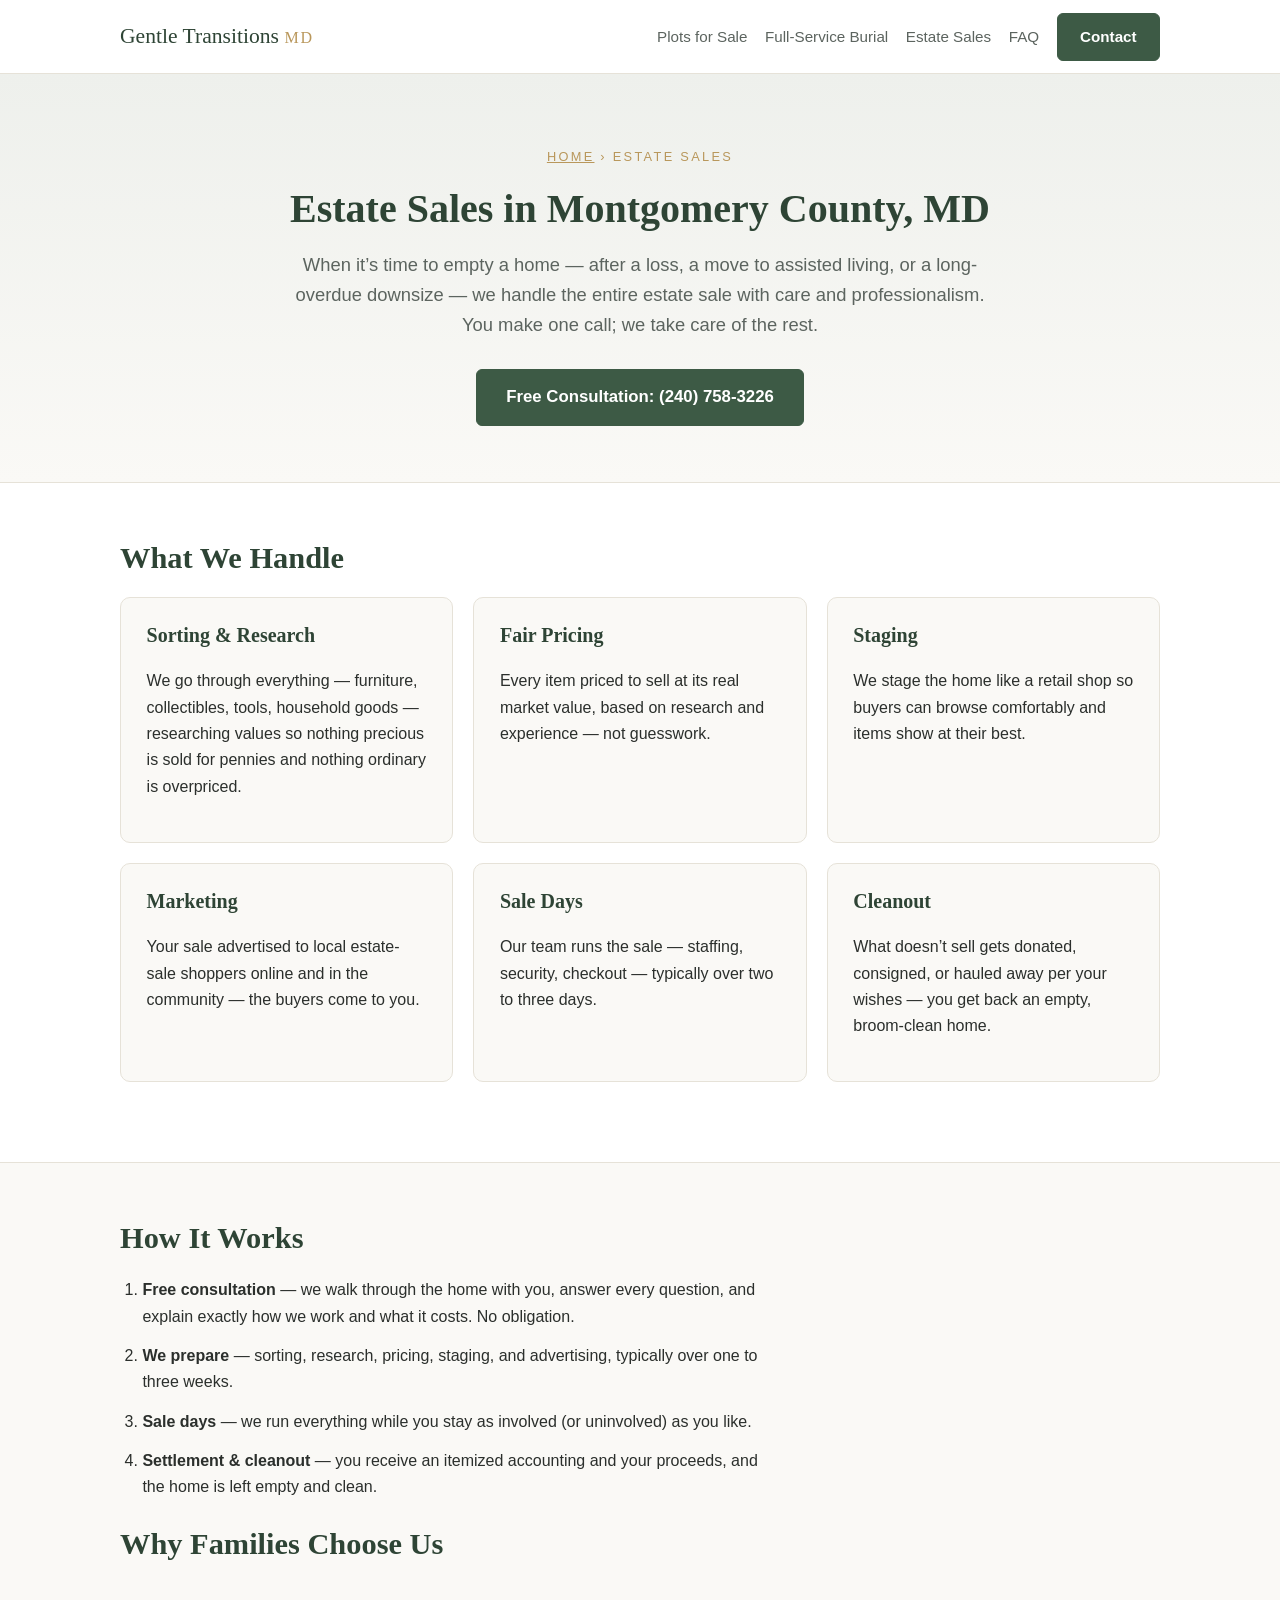
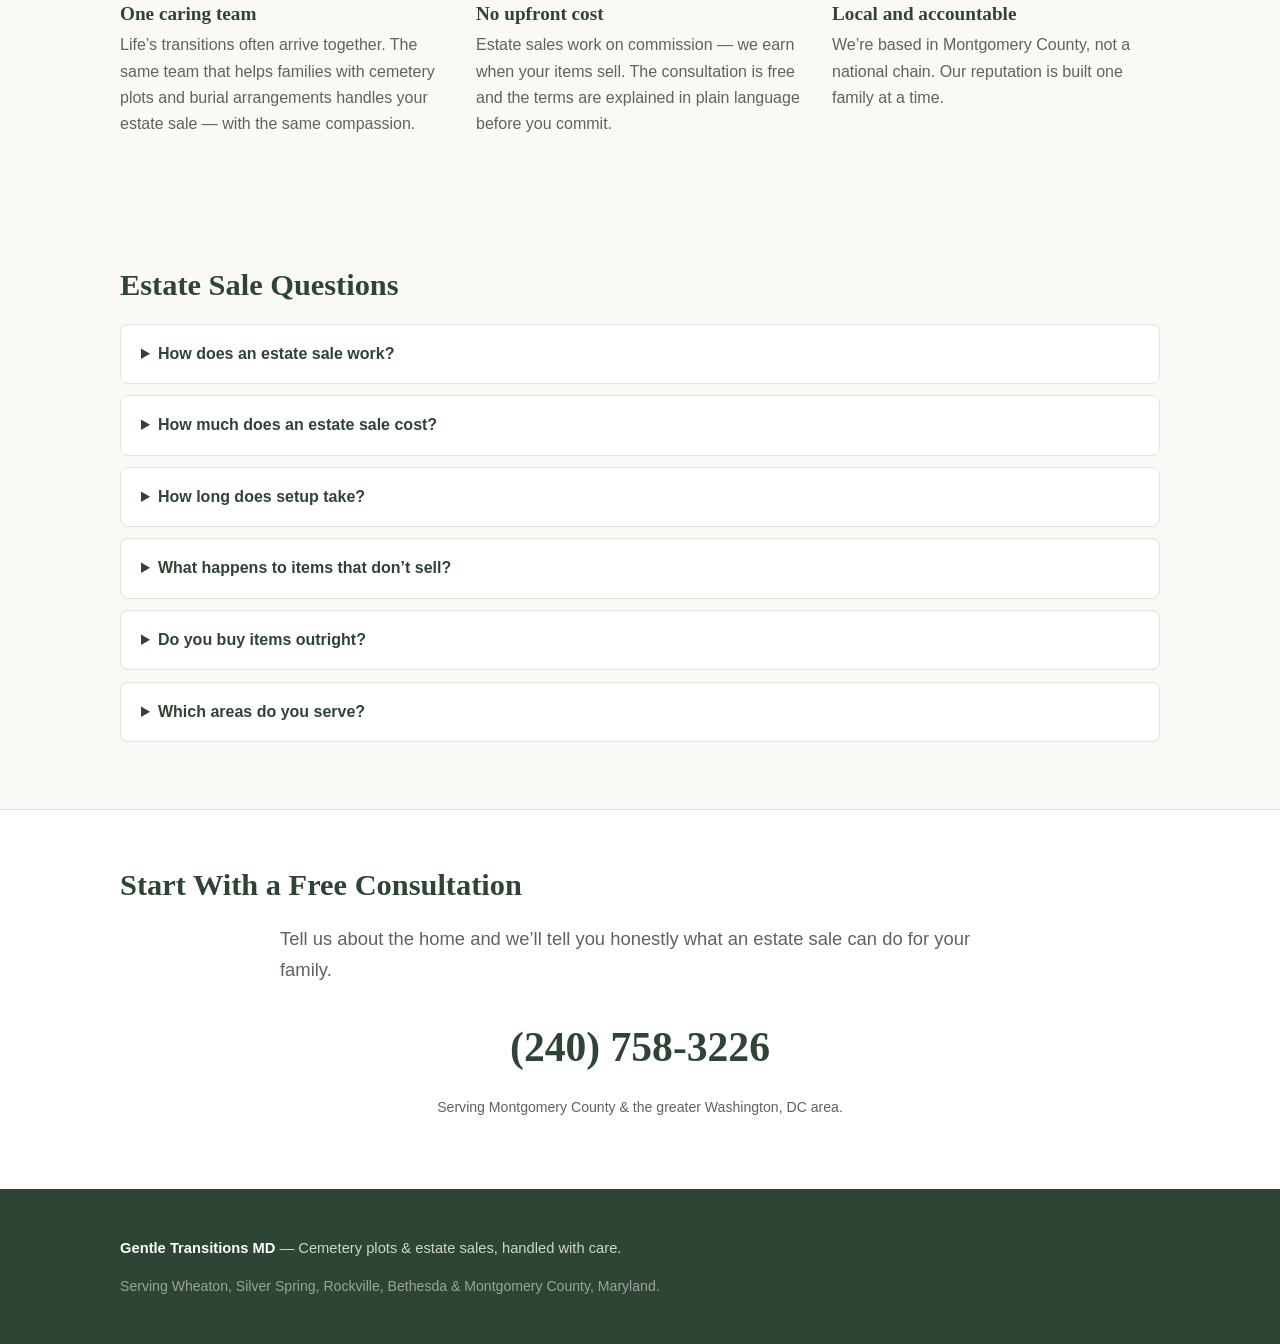
==== estate-sales.html @ d096e5c3 "Add estate-sales.html" ====
<!DOCTYPE html>
<html lang="en">
<head>
<meta charset="UTF-8">
<meta name="viewport" content="width=device-width, initial-scale=1.0">
<title>Estate Sales in Montgomery County, MD | Gentle Transitions MD</title>
<meta name="description" content="Compassionate, professionally managed estate sales in Montgomery County, MD — from a single home cleanout to a full multi-day sale. Free consultation: (240) 758-3226.">
<link rel="canonical" href="https://gentletransitionsmd.com/estate-sales.html">
<meta property="og:title" content="Estate Sales in Montgomery County, MD | Gentle Transitions MD">
<meta property="og:description" content="Professionally managed estate sales — sorting, pricing, staging, marketing, sale days, and cleanout. One caring team handles it all.">
<meta property="og:type" content="website">
<link rel="stylesheet" href="/styles.css">
<link rel="icon" href="data:image/svg+xml,<svg xmlns='http://www.w3.org/2000/svg' viewBox='0 0 100 100'><text y='.9em' font-size='90'>🕊</text></svg>">
<script type="application/ld+json">
{
  "@context": "https://schema.org",
  "@type": "Service",
  "name": "Estate Sale Services — Montgomery County, MD",
  "provider": {"@type": "LocalBusiness", "name": "Gentle Transitions MD", "telephone": "+12407583226", "areaServed": "Montgomery County, Maryland"},
  "areaServed": "Montgomery County, Maryland",
  "description": "Professionally managed estate sales: consultation, sorting, pricing, staging, marketing, multi-day sales, and cleanout."
}
</script>
<script type="application/ld+json">
{
  "@context": "https://schema.org",
  "@type": "FAQPage",
  "mainEntity": [
    {"@type": "Question", "name": "How does an estate sale work?",
     "acceptedAnswer": {"@type": "Answer", "text": "We start with a free consultation at the home, then handle everything: sorting and researching items, fair pricing, staging the home, advertising the sale, running the sale days, and final cleanout of what remains."}},
    {"@type": "Question", "name": "How much does an estate sale cost?",
     "acceptedAnswer": {"@type": "Answer", "text": "Estate sale companies typically work on commission — a percentage of total sales. Call (240) 758-3226 for a free consultation and a clear explanation of terms before you commit to anything."}},
    {"@type": "Question", "name": "How long does it take to set up an estate sale?",
     "acceptedAnswer": {"@type": "Answer", "text": "Most sales take one to three weeks of preparation depending on the size of the home and the volume of items. If you're on a tight timeline, call us — we can often move faster."}},
    {"@type": "Question", "name": "What happens to items that don't sell?",
     "acceptedAnswer": {"@type": "Answer", "text": "We discuss this with you up front. Options include donation (with receipts for your taxes), consignment, or cleanout and haul-away — your choice."}},
    {"@type": "Question", "name": "Do you buy items outright instead of running a sale?",
     "acceptedAnswer": {"@type": "Answer", "text": "In some cases, yes — for select items or entire small estates we can make a direct cash offer. Ask during your free consultation."}},
    {"@type": "Question", "name": "Which areas do you serve?",
     "acceptedAnswer": {"@type": "Answer", "text": "Montgomery County, Maryland — including Wheaton, Silver Spring, Rockville, Bethesda, Takoma Park, Kensington, Chevy Chase, and Olney — plus the greater Washington, DC area."}}
  ]
}
</script>
</head>
<body>
<header class="site-header">
  <div class="wrap">
    <a class="brand" href="/">Gentle Transitions <span>MD</span></a>
    <nav>
      <a href="/#plots">Plots for Sale</a>
      <a href="/full-service-burial.html">Full-Service Burial</a>
      <a href="/estate-sales.html">Estate Sales</a>
      <a href="/#faq">FAQ</a>
      <a href="/#contact" class="btn">Contact</a>
    </nav>
  </div>
</header>

<main>
<section class="hero">
  <div class="wrap">
    <p class="kicker"><a href="/">Home</a> &rsaquo; Estate Sales</p>
    <h1>Estate Sales in Montgomery County, MD</h1>
    <p class="lede">When it&rsquo;s time to empty a home &mdash; after a loss, a move to assisted living, or a long-overdue downsize &mdash; we handle the entire estate sale with care and professionalism. You make one call; we take care of the rest.</p>
    <div class="hero-cta">
      <a class="btn btn-large" href="tel:+12407583226">Free Consultation: (240) 758-3226</a>
    </div>
  </div>
</section>

<section class="listing">
  <div class="wrap">
    <h2>What We Handle</h2>
    <div class="cards">
      <div class="card">
        <h3>Sorting &amp; Research</h3>
        <p>We go through everything &mdash; furniture, collectibles, tools, household goods &mdash; researching values so nothing precious is sold for pennies and nothing ordinary is overpriced.</p>
      </div>
      <div class="card">
        <h3>Fair Pricing</h3>
        <p>Every item priced to sell at its real market value, based on research and experience &mdash; not guesswork.</p>
      </div>
      <div class="card">
        <h3>Staging</h3>
        <p>We stage the home like a retail shop so buyers can browse comfortably and items show at their best.</p>
      </div>
      <div class="card">
        <h3>Marketing</h3>
        <p>Your sale advertised to local estate-sale shoppers online and in the community &mdash; the buyers come to you.</p>
      </div>
      <div class="card">
        <h3>Sale Days</h3>
        <p>Our team runs the sale &mdash; staffing, security, checkout &mdash; typically over two to three days.</p>
      </div>
      <div class="card">
        <h3>Cleanout</h3>
        <p>What doesn&rsquo;t sell gets donated, consigned, or hauled away per your wishes &mdash; you get back an empty, broom-clean home.</p>
      </div>
    </div>
  </div>
</section>

<section class="why">
  <div class="wrap">
    <h2>How It Works</h2>
    <ol class="steps">
      <li><strong>Free consultation</strong> &mdash; we walk through the home with you, answer every question, and explain exactly how we work and what it costs. No obligation.</li>
      <li><strong>We prepare</strong> &mdash; sorting, research, pricing, staging, and advertising, typically over one to three weeks.</li>
      <li><strong>Sale days</strong> &mdash; we run everything while you stay as involved (or uninvolved) as you like.</li>
      <li><strong>Settlement &amp; cleanout</strong> &mdash; you receive an itemized accounting and your proceeds, and the home is left empty and clean.</li>
    </ol>
    <h2>Why Families Choose Us</h2>
    <div class="cols">
      <div>
        <h3>One caring team</h3>
        <p>Life&rsquo;s transitions often arrive together. The same team that helps families with cemetery plots and burial arrangements handles your estate sale &mdash; with the same compassion.</p>
      </div>
      <div>
        <h3>No upfront cost</h3>
        <p>Estate sales work on commission &mdash; we earn when your items sell. The consultation is free and the terms are explained in plain language before you commit.</p>
      </div>
      <div>
        <h3>Local and accountable</h3>
        <p>We&rsquo;re based in Montgomery County, not a national chain. Our reputation is built one family at a time.</p>
      </div>
    </div>
  </div>
</section>

<section class="faq">
  <div class="wrap">
    <h2>Estate Sale Questions</h2>
    <details>
      <summary>How does an estate sale work?</summary>
      <p>We start with a free consultation at the home, then handle everything: sorting and researching items, fair pricing, staging, advertising, running the sale days, and final cleanout of what remains.</p>
    </details>
    <details>
      <summary>How much does an estate sale cost?</summary>
      <p>Estate sale companies typically work on commission &mdash; a percentage of total sales. Call <a href="tel:+12407583226">(240) 758-3226</a> for a free consultation and a clear explanation of terms before you commit to anything.</p>
    </details>
    <details>
      <summary>How long does setup take?</summary>
      <p>Most sales take one to three weeks of preparation depending on the home&rsquo;s size and volume. On a tight timeline? Call us &mdash; we can often move faster.</p>
    </details>
    <details>
      <summary>What happens to items that don&rsquo;t sell?</summary>
      <p>We discuss this with you up front: donation (with tax receipts), consignment, or cleanout and haul-away &mdash; your choice.</p>
    </details>
    <details>
      <summary>Do you buy items outright?</summary>
      <p>In some cases, yes &mdash; for select items or entire small estates we can make a direct cash offer. Ask during your free consultation.</p>
    </details>
    <details>
      <summary>Which areas do you serve?</summary>
      <p>Montgomery County, Maryland &mdash; Wheaton, Silver Spring, Rockville, Bethesda, Takoma Park, Kensington, Chevy Chase, Olney &mdash; plus the greater Washington, DC area.</p>
    </details>
  </div>
</section>

<section class="contact">
  <div class="wrap">
    <h2>Start With a Free Consultation</h2>
    <p class="lede">Tell us about the home and we&rsquo;ll tell you honestly what an estate sale can do for your family.</p>
    <div class="contact-grid contact-simple">
      <a class="phone-big" href="tel:+12407583226">(240) 758-3226</a>
      <p class="fine">Serving Montgomery County &amp; the greater Washington, DC area.</p>
    </div>
  </div>
</section>
</main>

<footer>
  <div class="wrap">
    <p><strong>Gentle Transitions MD</strong> &mdash; Cemetery plots &amp; estate sales, handled with care.</p>
    <p class="fine">Serving Wheaton, Silver Spring, Rockville, Bethesda &amp; Montgomery County, Maryland.</p>
  </div>
</footer>
</body>
</html>
---- styles.css ----
/* Gentle Transitions MD — calm, dignified, fast. No frameworks. */
:root {
  --ink: #2b2f2c;
  --muted: #5c645f;
  --paper: #faf9f6;
  --card: #ffffff;
  --green: #3d5a45;
  --green-dark: #2e4435;
  --gold: #b9975b;
  --line: #e6e2d8;
}
* { box-sizing: border-box; }
html { scroll-behavior: smooth; }
body {
  margin: 0;
  font-family: -apple-system, BlinkMacSystemFont, "Segoe UI", Roboto, Helvetica, Arial, sans-serif;
  color: var(--ink);
  background: var(--paper);
  line-height: 1.65;
}
.wrap { max-width: 1080px; margin: 0 auto; padding: 0 1.25rem; }

h1, h2, h3 {
  font-family: Georgia, "Times New Roman", serif;
  line-height: 1.25;
  color: var(--green-dark);
}
h2 { font-size: 1.9rem; margin: 0 0 1.25rem; }

/* header */
.site-header {
  background: var(--card);
  border-bottom: 1px solid var(--line);
  position: sticky; top: 0; z-index: 10;
}
.site-header .wrap {
  display: flex; align-items: center; justify-content: space-between;
  padding-top: .8rem; padding-bottom: .8rem;
}
.brand { font-family: Georgia, serif; font-size: 1.35rem; color: var(--green-dark); text-decoration: none; }
.brand span { color: var(--gold); font-size: 1rem; letter-spacing: .12em; }
.site-header nav { display: flex; gap: 1.1rem; align-items: center; }
.site-header nav a { color: var(--muted); text-decoration: none; font-size: .95rem; }
.site-header nav a:hover { color: var(--green-dark); }

/* buttons */
.btn {
  display: inline-block;
  background: var(--green); color: #fff !important;
  padding: .65rem 1.4rem; border-radius: 6px;
  text-decoration: none; font-weight: 600; border: 1px solid var(--green);
}
.btn:hover { background: var(--green-dark); }
.btn-large { font-size: 1.05rem; padding: .85rem 1.8rem; }
.btn-ghost { background: transparent; color: var(--green-dark) !important; }
.btn-ghost:hover { background: #eef0ec; }

/* hero */
.hero {
  background: linear-gradient(180deg, #eef0ec 0%, var(--paper) 100%);
  padding: 4.5rem 0 3.5rem;
  text-align: center;
}
.kicker {
  text-transform: uppercase; letter-spacing: .18em; font-size: .8rem;
  color: var(--gold); margin: 0 0 1rem;
}
.kicker a { color: var(--gold); }
.hero h1 { font-size: 2.5rem; margin: 0 0 1rem; max-width: 800px; margin-left: auto; margin-right: auto; }
.lede { font-size: 1.15rem; color: var(--muted); max-width: 720px; margin: 0 auto 1.75rem; }
.hero-cta { display: flex; gap: .9rem; justify-content: center; flex-wrap: wrap; }

/* sections */
section { padding: 3.5rem 0; }
.listing { background: var(--card); border-top: 1px solid var(--line); border-bottom: 1px solid var(--line); }
.cards { display: grid; grid-template-columns: repeat(auto-fit, minmax(280px, 1fr)); gap: 1.25rem; margin-bottom: 1.5rem; }
.card {
  background: var(--paper); border: 1px solid var(--line);
  border-radius: 10px; padding: 1.6rem;
}
.card h3 { margin-top: 0; font-size: 1.25rem; }
.card ul { margin: .5rem 0; padding-left: 1.2rem; }
.card.highlight { background: var(--green); color: #f3f1ea; border-color: var(--green); }
.card.highlight h3 { color: #fff; }
.price { font-family: Georgia, serif; font-size: 2.4rem; margin: .25rem 0; color: #fff; }
.price span { font-size: 1rem; font-family: -apple-system, sans-serif; opacity: .85; }
.card.highlight .btn { background: #fff; color: var(--green-dark) !important; border-color: #fff; margin-top: .75rem; }
.fine { font-size: .88rem; color: var(--muted); }
.listing-figure { margin: 0 0 1.75rem; }
.listing-figure img { width: 100%; height: auto; border-radius: 10px; border: 1px solid var(--line); display: block; }
.listing-figure figcaption { font-size: .9rem; color: var(--muted); margin-top: .6rem; }
.listing-gallery { display: grid; grid-template-columns: 1fr 1fr; gap: 1.25rem; margin: 0 0 1.75rem; }
.listing-gallery figure { margin: 0; }
.listing-gallery img { width: 100%; height: auto; border-radius: 10px; border: 1px solid var(--line); display: block; }
.listing-gallery figcaption { font-size: .9rem; color: var(--muted); margin-top: .6rem; }
@media (max-width: 720px) { .listing-gallery { grid-template-columns: 1fr; } }

.cols { display: grid; grid-template-columns: repeat(auto-fit, minmax(260px, 1fr)); gap: 1.75rem; }
.cols h3 { font-size: 1.2rem; margin-bottom: .4rem; }
.cols p { color: var(--muted); margin-top: 0; }

.estates { background: var(--green-dark); color: #eef0ec; text-align: center; }
.estates h2, .estates .lede { color: #f3f1ea; }
.estates .btn-ghost { color: #fff !important; border-color: rgba(255,255,255,.5); }
.estates .btn-ghost:hover { background: rgba(255,255,255,.12); }

.steps { max-width: 640px; margin: 0 0 1.5rem; padding-left: 1.4rem; }
.steps li { margin-bottom: .8rem; }

/* faq */
.faq details {
  background: var(--card); border: 1px solid var(--line);
  border-radius: 8px; padding: 1rem 1.25rem; margin-bottom: .7rem;
}
.faq summary { cursor: pointer; font-weight: 600; color: var(--green-dark); }
.faq summary::-webkit-details-marker { color: var(--gold); }
.faq details p { color: var(--muted); margin: .6rem 0 0; }
.faq a { color: var(--green); }

/* contact */
.contact { background: var(--card); border-top: 1px solid var(--line); }
.contact-grid { display: grid; grid-template-columns: 1.2fr .8fr; gap: 2.5rem; }
form label { display: block; margin-bottom: 1rem; font-weight: 600; font-size: .92rem; }
form input, form select, form textarea {
  display: block; width: 100%; margin-top: .35rem;
  padding: .7rem .8rem; border: 1px solid var(--line); border-radius: 6px;
  font-size: 1rem; font-family: inherit; background: var(--paper);
}
form button { border: none; cursor: pointer; }
.contact-alt h3 { margin-top: 0; }
.contact-alt a { color: var(--green); font-size: 1.15rem; }
.contact-simple { text-align: center; display: block; }
.phone-big {
  font-family: Georgia, serif; font-size: 2.6rem; color: var(--green-dark);
  text-decoration: none; font-weight: 700;
}
.phone-big:hover { color: var(--green); }

footer { background: var(--green-dark); color: #cfd4cc; padding: 2rem 0; font-size: .92rem; }
footer strong { color: #fff; }
footer .fine { color: #9aa39b; }

@media (max-width: 720px) {
  .hero h1 { font-size: 1.9rem; }
  .contact-grid { grid-template-columns: 1fr; }
  .site-header nav a:not(.btn) { display: none; }
}
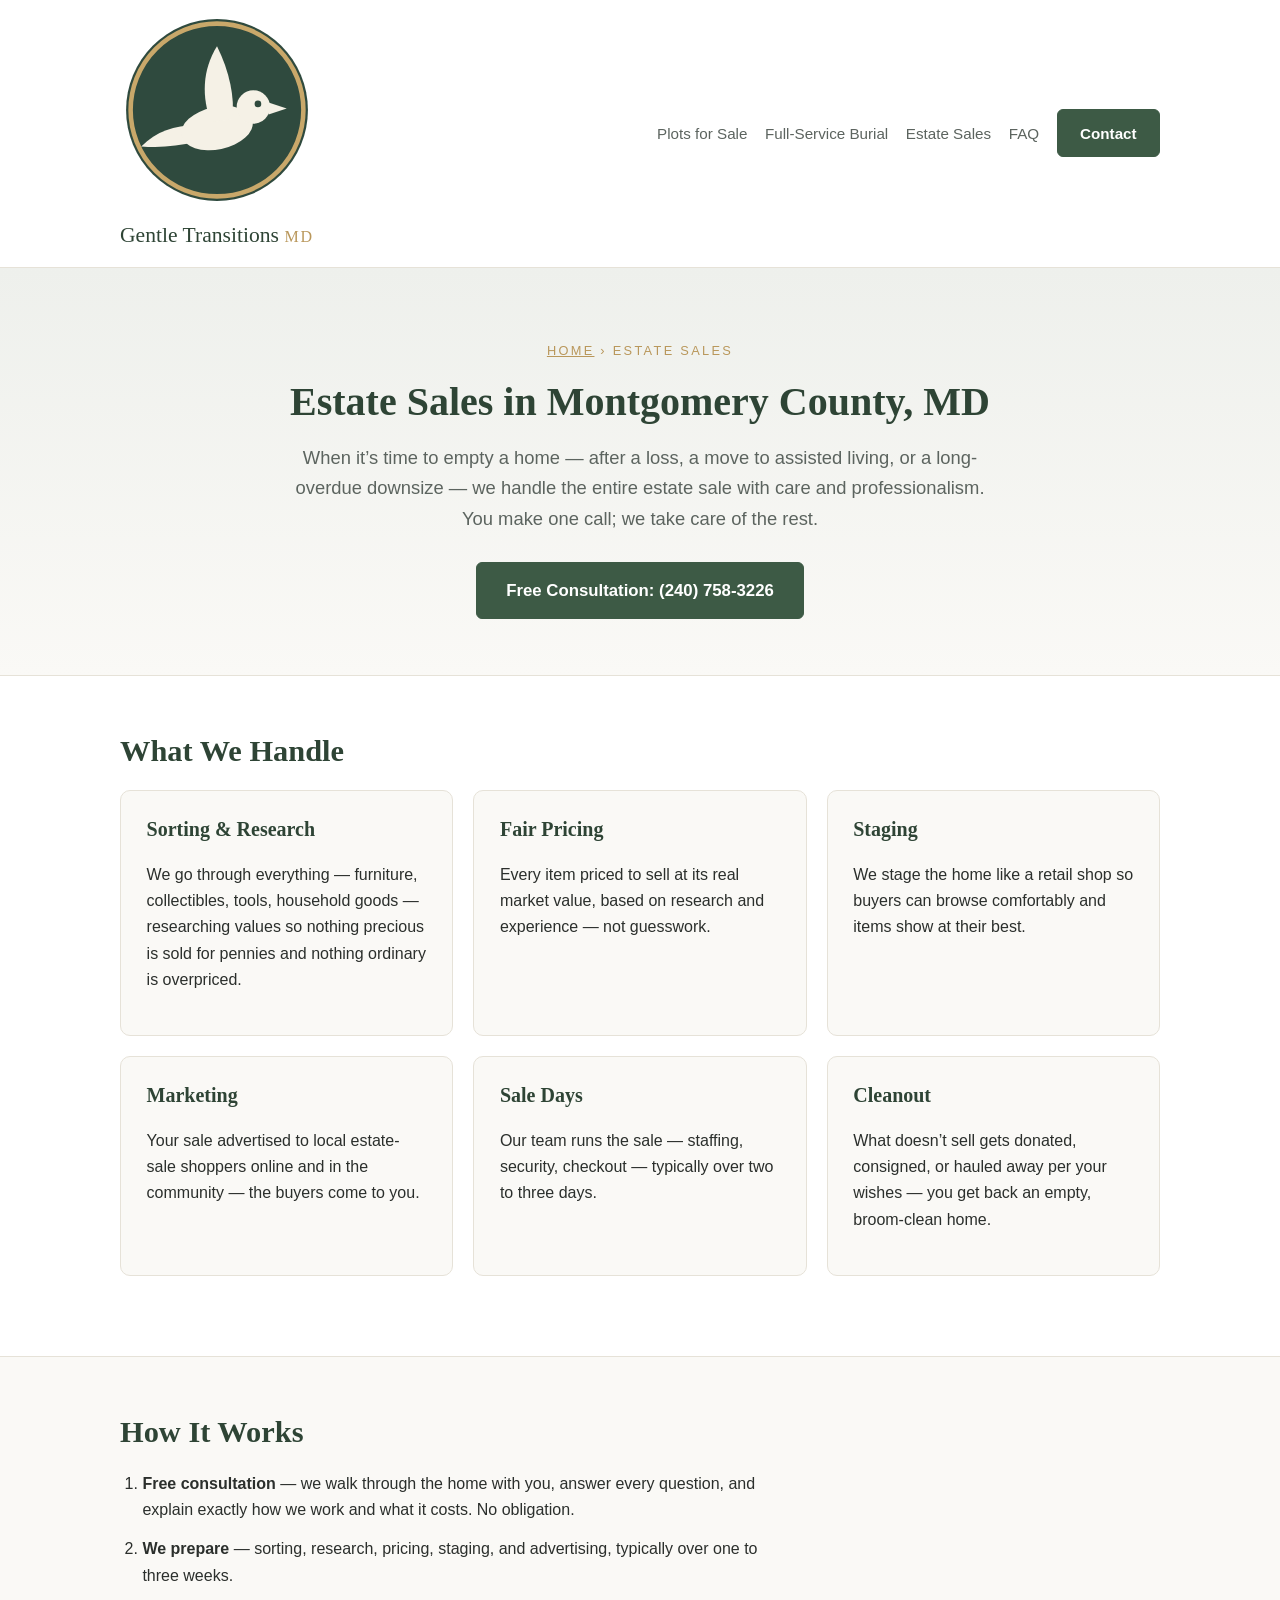
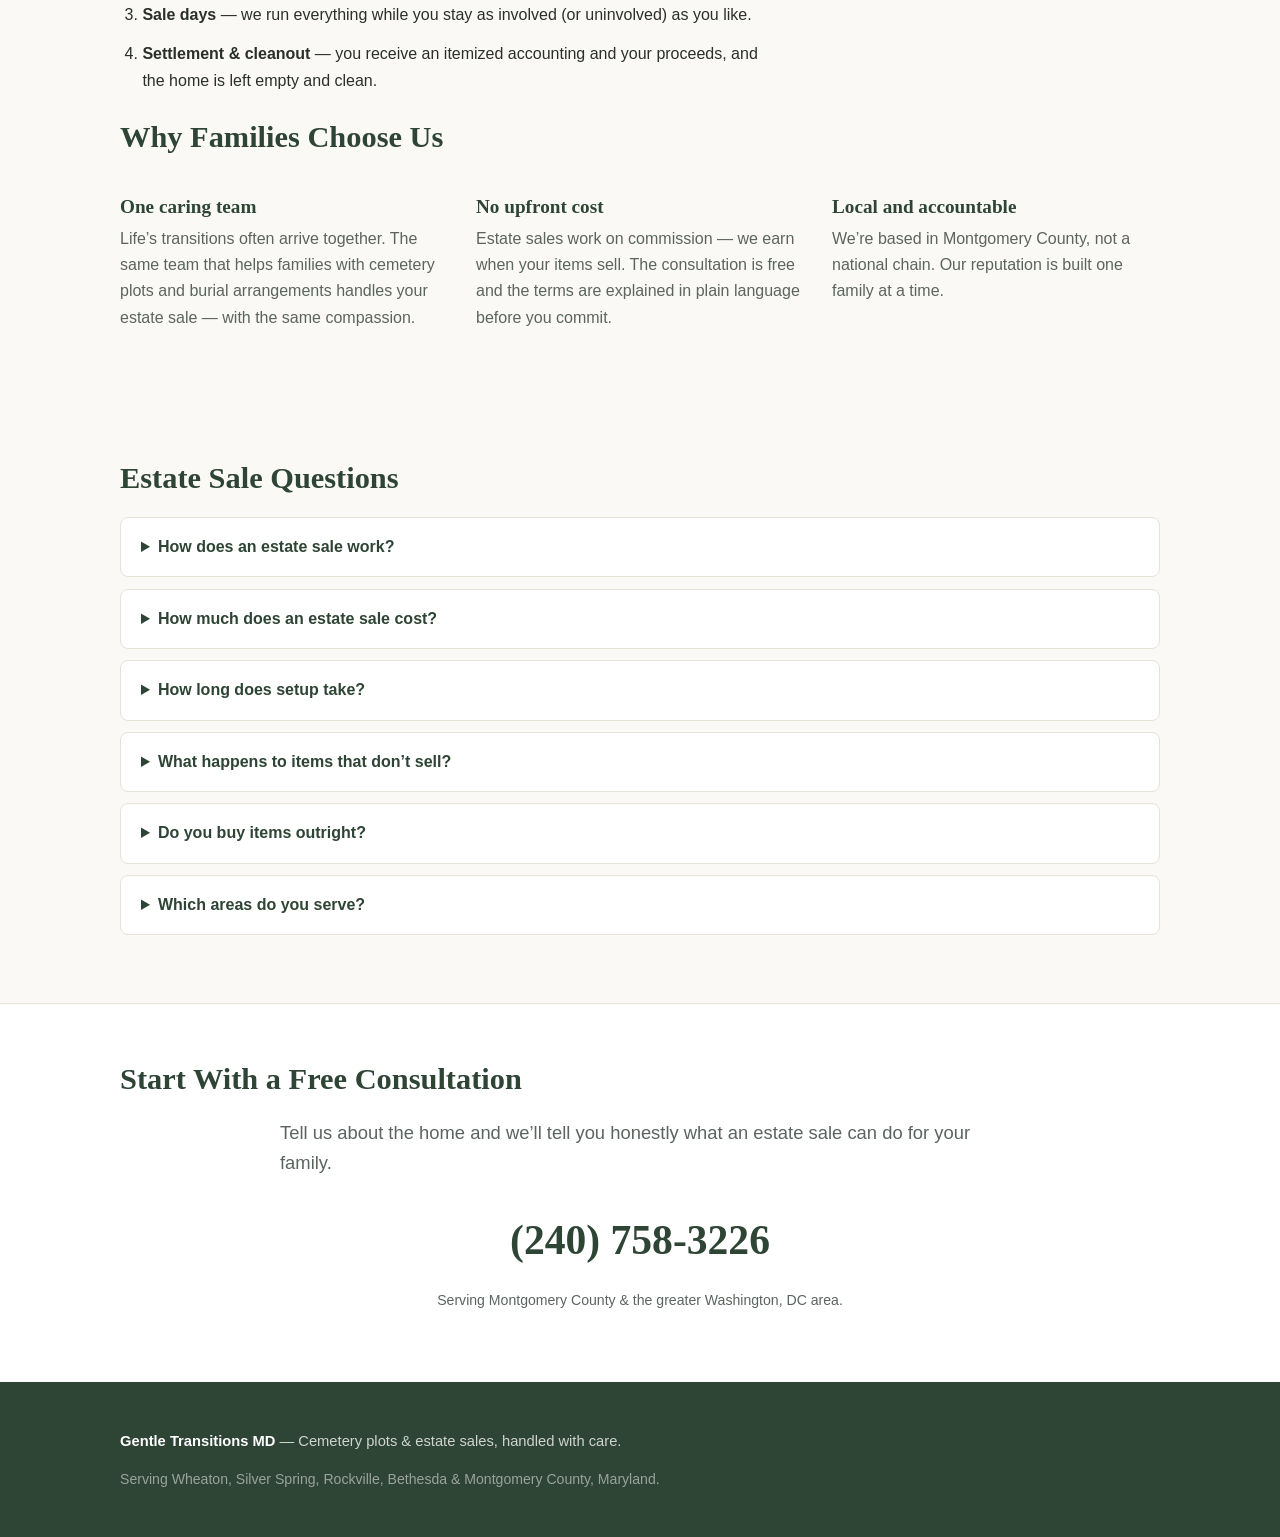
==== commit 763b3702: "Add estate-sales.html" ====
--- a/estate-sales.html
+++ b/estate-sales.html
@@ -9,8 +9,14 @@
 <meta property="og:title" content="Estate Sales in Montgomery County, MD | Gentle Transitions MD">
 <meta property="og:description" content="Professionally managed estate sales — sorting, pricing, staging, marketing, sale days, and cleanout. One caring team handles it all.">
 <meta property="og:type" content="website">
+<meta property="og:url" content="https://gentletransitionsmd.com/estate-sales.html">
+<meta property="og:image" content="https://gentletransitionsmd.com/images/og-image.png">
+<meta property="og:image:alt" content="Gentle Transitions MD — cemetery plots, estate sales, and full-service burial in Montgomery County, MD">
+<meta name="twitter:card" content="summary_large_image">
+<meta name="twitter:title" content="Estate Sales in Montgomery County, MD | Gentle Transitions MD">
+<meta name="twitter:description" content="Professionally managed estate sales — sorting, pricing, staging, marketing, sale days, and cleanout. One caring team handles it all.">
 <link rel="stylesheet" href="/styles.css">
-<link rel="icon" href="data:image/svg+xml,<svg xmlns='http://www.w3.org/2000/svg' viewBox='0 0 100 100'><text y='.9em' font-size='90'>🕊</text></svg>">
+<link rel="icon" href="/favicon.svg" type="image/svg+xml">
 <script type="application/ld+json">
 {
   "@context": "https://schema.org",
@@ -45,7 +51,7 @@
 <body>
 <header class="site-header">
   <div class="wrap">
-    <a class="brand" href="/">Gentle Transitions <span>MD</span></a>
+    <a class="brand" href="/"><svg class="brand-mark" viewBox="0 0 64 64" aria-hidden="true"><circle cx="32" cy="32" r="30" fill="#2f4a3e"/><circle cx="32" cy="32" r="28.5" fill="none" stroke="#c9a86a" stroke-width="1.5"/><g fill="#f5f1e6"><path d="M25 37 C18 37, 12 39, 7 44 C13 44.5, 19 44, 25 42.5 Z"/><ellipse cx="32" cy="38" rx="12" ry="7" transform="rotate(-12 32 38)"/><path d="M30 36 C27 28, 27 19, 32 11 C36 19, 38 28, 37 35 Z"/><circle cx="44" cy="31" r="5.5"/><path d="M49 29.5 L55 31.5 L49 33.5 Z"/><circle cx="45.5" cy="30" r="1.1" fill="#2f4a3e"/></g></svg>Gentle Transitions <span>MD</span></a>
     <nav>
       <a href="/#plots">Plots for Sale</a>
       <a href="/full-service-burial.html">Full-Service Burial</a>
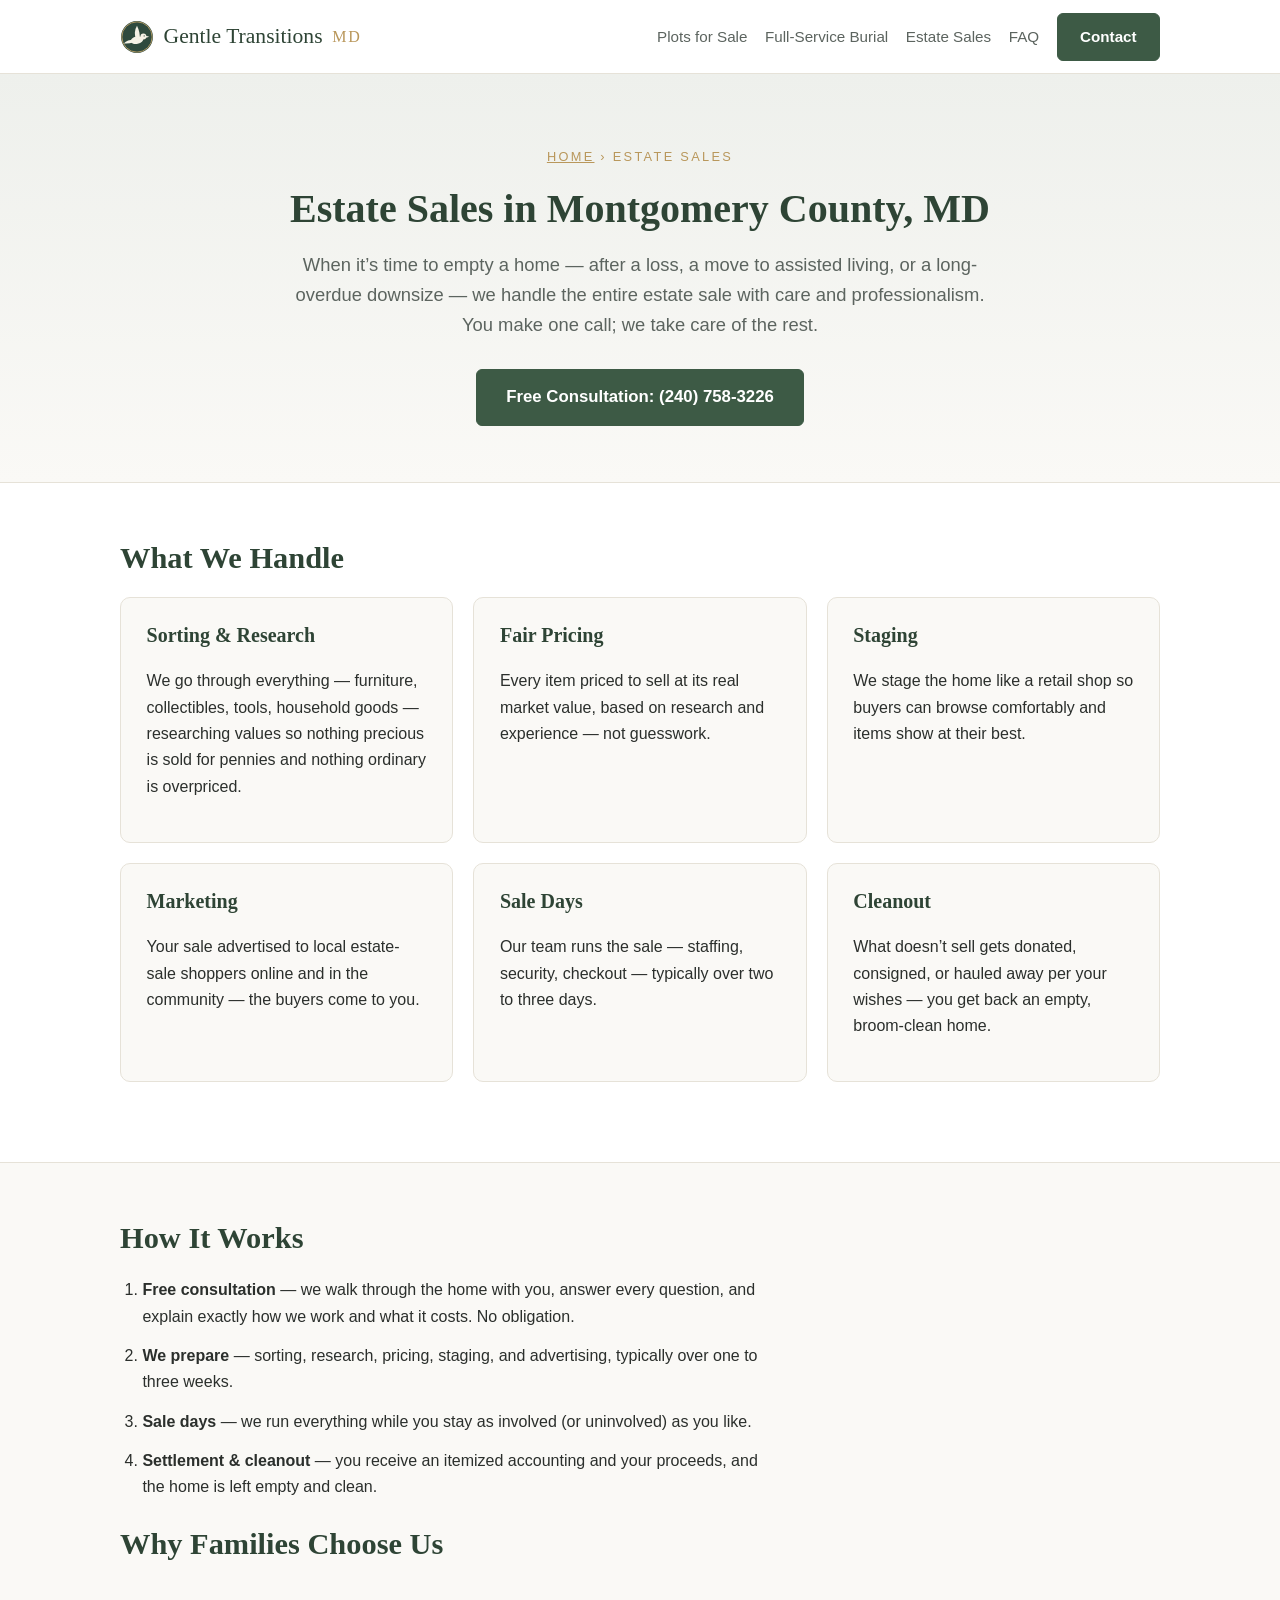
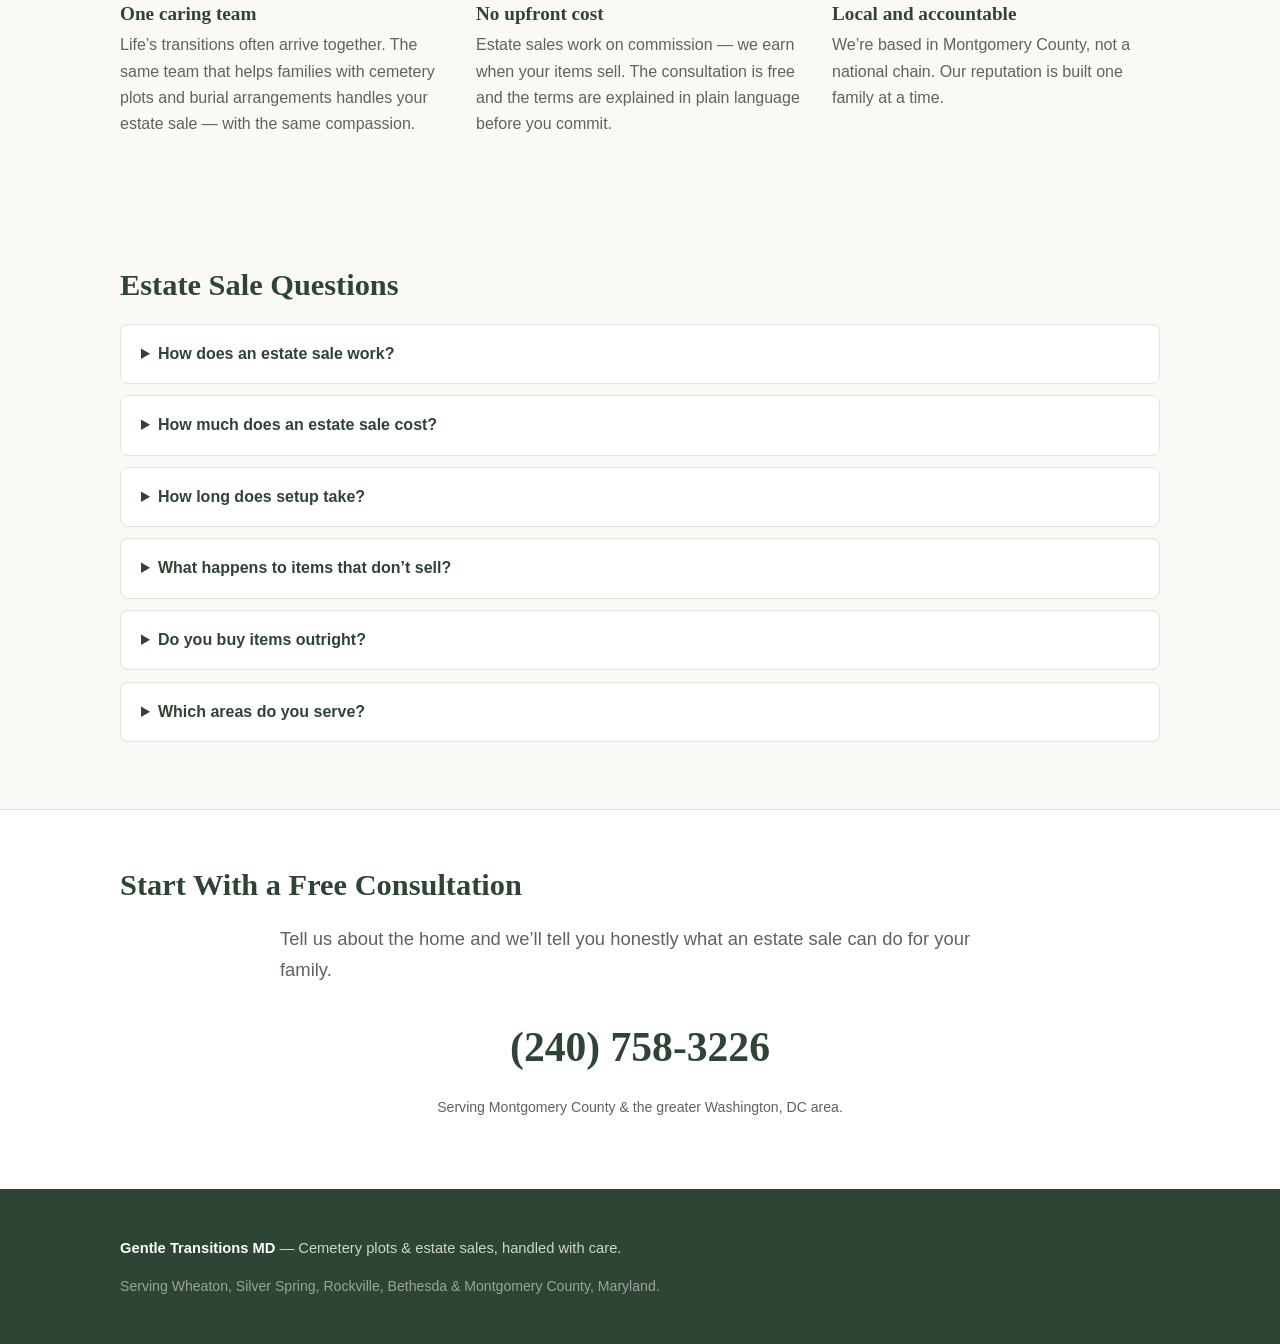
==== commit dd3cc412: "Add estate-sales.html" ====
--- a/estate-sales.html
+++ b/estate-sales.html
@@ -51,7 +51,7 @@
 <body>
 <header class="site-header">
   <div class="wrap">
-    <a class="brand" href="/"><svg class="brand-mark" viewBox="0 0 64 64" aria-hidden="true"><circle cx="32" cy="32" r="30" fill="#2f4a3e"/><circle cx="32" cy="32" r="28.5" fill="none" stroke="#c9a86a" stroke-width="1.5"/><g fill="#f5f1e6"><path d="M25 37 C18 37, 12 39, 7 44 C13 44.5, 19 44, 25 42.5 Z"/><ellipse cx="32" cy="38" rx="12" ry="7" transform="rotate(-12 32 38)"/><path d="M30 36 C27 28, 27 19, 32 11 C36 19, 38 28, 37 35 Z"/><circle cx="44" cy="31" r="5.5"/><path d="M49 29.5 L55 31.5 L49 33.5 Z"/><circle cx="45.5" cy="30" r="1.1" fill="#2f4a3e"/></g></svg>Gentle Transitions <span>MD</span></a>
+    <a class="brand" href="/"><svg class="brand-mark" width="34" height="34" viewBox="0 0 64 64" aria-hidden="true"><circle cx="32" cy="32" r="30" fill="#2f4a3e"/><circle cx="32" cy="32" r="28.5" fill="none" stroke="#c9a86a" stroke-width="1.5"/><g fill="#f5f1e6"><path d="M25 37 C18 37, 12 39, 7 44 C13 44.5, 19 44, 25 42.5 Z"/><ellipse cx="32" cy="38" rx="12" ry="7" transform="rotate(-12 32 38)"/><path d="M30 36 C27 28, 27 19, 32 11 C36 19, 38 28, 37 35 Z"/><circle cx="44" cy="31" r="5.5"/><path d="M49 29.5 L55 31.5 L49 33.5 Z"/><circle cx="45.5" cy="30" r="1.1" fill="#2f4a3e"/></g></svg>Gentle Transitions <span>MD</span></a>
     <nav>
       <a href="/#plots">Plots for Sale</a>
       <a href="/full-service-burial.html">Full-Service Burial</a>
--- a/styles.css
+++ b/styles.css
@@ -37,7 +37,8 @@
   display: flex; align-items: center; justify-content: space-between;
   padding-top: .8rem; padding-bottom: .8rem;
 }
-.brand { font-family: Georgia, serif; font-size: 1.35rem; color: var(--green-dark); text-decoration: none; }
+.brand { font-family: Georgia, serif; font-size: 1.35rem; color: var(--green-dark); text-decoration: none; display: inline-flex; align-items: center; gap: .6rem; }
+.brand-mark { width: 34px; height: 34px; flex: none; }
 .brand span { color: var(--gold); font-size: 1rem; letter-spacing: .12em; }
 .site-header nav { display: flex; gap: 1.1rem; align-items: center; }
 .site-header nav a { color: var(--muted); text-decoration: none; font-size: .95rem; }
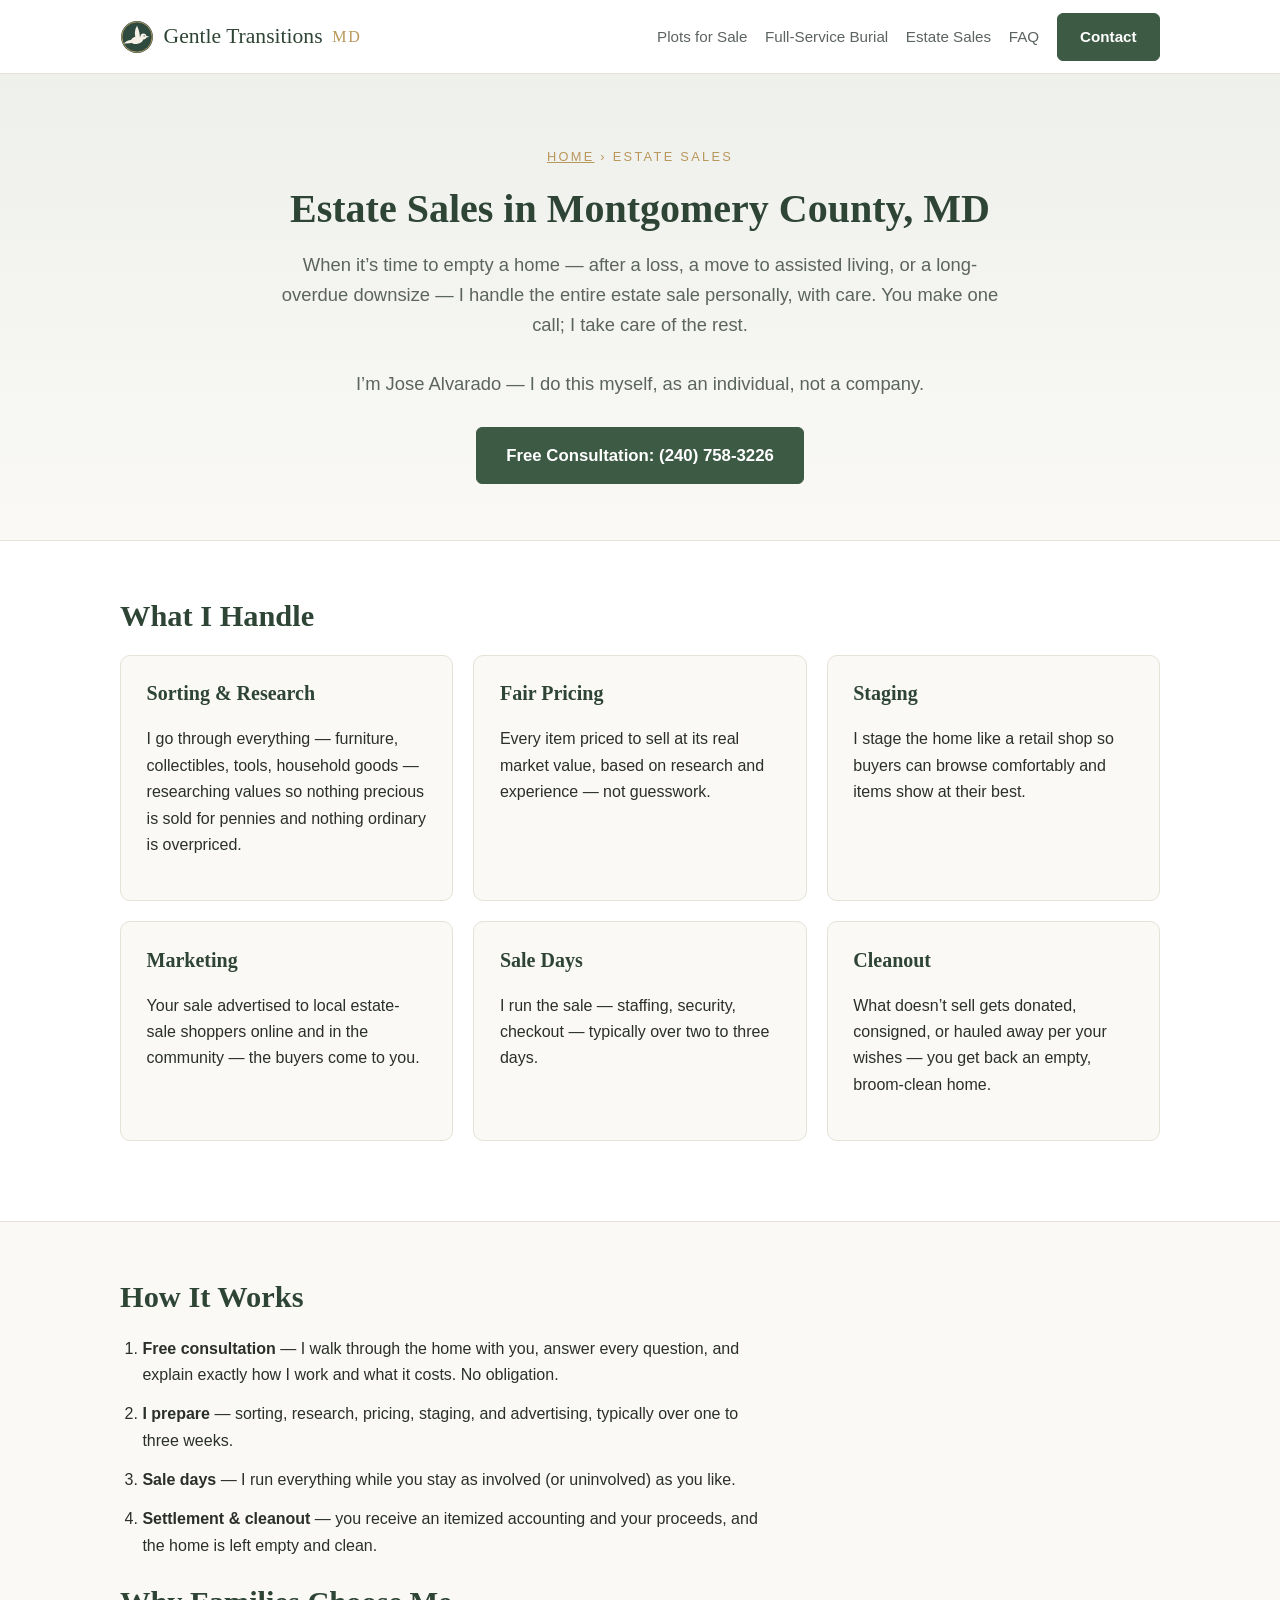
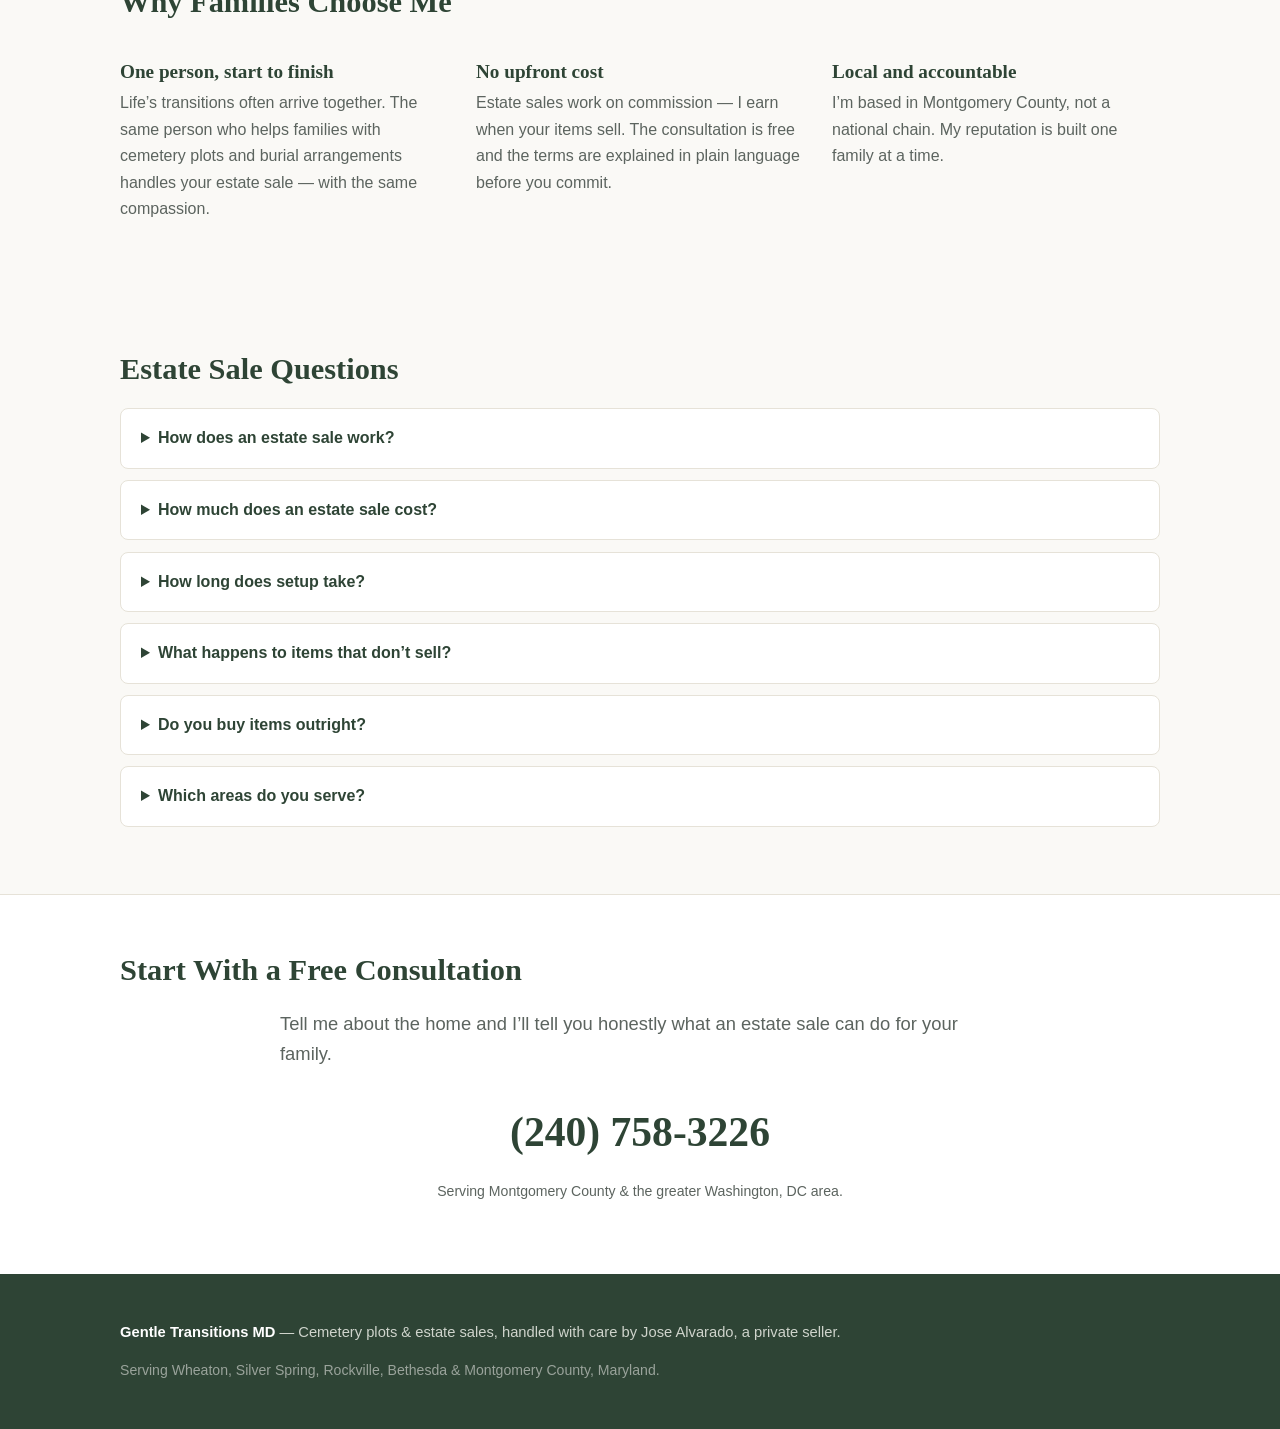
==== commit 76b74dcc: "Add estate-sales.html" ====
--- a/estate-sales.html
+++ b/estate-sales.html
@@ -4,27 +4,31 @@
 <meta charset="UTF-8">
 <meta name="viewport" content="width=device-width, initial-scale=1.0">
 <title>Estate Sales in Montgomery County, MD | Gentle Transitions MD</title>
-<meta name="description" content="Compassionate, professionally managed estate sales in Montgomery County, MD — from a single home cleanout to a full multi-day sale. Free consultation: (240) 758-3226.">
+<meta name="description" content="Compassionate estate sales in Montgomery County, MD, handled personally by Jose Alvarado — from a single home cleanout to a full multi-day sale. Free consultation: (240) 758-3226.">
 <link rel="canonical" href="https://gentletransitionsmd.com/estate-sales.html">
 <meta property="og:title" content="Estate Sales in Montgomery County, MD | Gentle Transitions MD">
-<meta property="og:description" content="Professionally managed estate sales — sorting, pricing, staging, marketing, sale days, and cleanout. One caring team handles it all.">
+<meta property="og:description" content="Estate sales, handled personally — sorting, pricing, staging, marketing, sale days, and cleanout. I handle it all.">
 <meta property="og:type" content="website">
 <meta property="og:url" content="https://gentletransitionsmd.com/estate-sales.html">
 <meta property="og:image" content="https://gentletransitionsmd.com/images/og-image.png">
 <meta property="og:image:alt" content="Gentle Transitions MD — cemetery plots, estate sales, and full-service burial in Montgomery County, MD">
 <meta name="twitter:card" content="summary_large_image">
 <meta name="twitter:title" content="Estate Sales in Montgomery County, MD | Gentle Transitions MD">
-<meta name="twitter:description" content="Professionally managed estate sales — sorting, pricing, staging, marketing, sale days, and cleanout. One caring team handles it all.">
+<meta name="twitter:description" content="Estate sales, handled personally — sorting, pricing, staging, marketing, sale days, and cleanout. I handle it all.">
 <link rel="stylesheet" href="/styles.css">
+<link rel="icon" href="/favicon.ico" sizes="48x48">
+<link rel="icon" type="image/png" sizes="48x48" href="/favicon-48x48.png">
+<link rel="icon" type="image/png" sizes="192x192" href="/favicon-192x192.png">
+<link rel="apple-touch-icon" href="/apple-touch-icon.png">
 <link rel="icon" href="/favicon.svg" type="image/svg+xml">
 <script type="application/ld+json">
 {
   "@context": "https://schema.org",
   "@type": "Service",
   "name": "Estate Sale Services — Montgomery County, MD",
-  "provider": {"@type": "LocalBusiness", "name": "Gentle Transitions MD", "telephone": "+12407583226", "areaServed": "Montgomery County, Maryland"},
+  "provider": {"@type": "Person", "name": "Jose Alvarado", "telephone": "+12407583226", "areaServed": "Montgomery County, Maryland"},
   "areaServed": "Montgomery County, Maryland",
-  "description": "Professionally managed estate sales: consultation, sorting, pricing, staging, marketing, multi-day sales, and cleanout."
+  "description": "Estate sales handled personally: consultation, sorting, pricing, staging, marketing, multi-day sales, and cleanout."
 }
 </script>
 <script type="application/ld+json">
@@ -33,15 +37,15 @@
   "@type": "FAQPage",
   "mainEntity": [
     {"@type": "Question", "name": "How does an estate sale work?",
-     "acceptedAnswer": {"@type": "Answer", "text": "We start with a free consultation at the home, then handle everything: sorting and researching items, fair pricing, staging the home, advertising the sale, running the sale days, and final cleanout of what remains."}},
+     "acceptedAnswer": {"@type": "Answer", "text": "I start with a free consultation at the home, then handle everything: sorting and researching items, fair pricing, staging the home, advertising the sale, running the sale days, and final cleanout of what remains."}},
     {"@type": "Question", "name": "How much does an estate sale cost?",
      "acceptedAnswer": {"@type": "Answer", "text": "Estate sale companies typically work on commission — a percentage of total sales. Call (240) 758-3226 for a free consultation and a clear explanation of terms before you commit to anything."}},
     {"@type": "Question", "name": "How long does it take to set up an estate sale?",
-     "acceptedAnswer": {"@type": "Answer", "text": "Most sales take one to three weeks of preparation depending on the size of the home and the volume of items. If you're on a tight timeline, call us — we can often move faster."}},
+     "acceptedAnswer": {"@type": "Answer", "text": "Most sales take one to three weeks of preparation depending on the size of the home and the volume of items. If you're on a tight timeline, call me — I can often move faster."}},
     {"@type": "Question", "name": "What happens to items that don't sell?",
-     "acceptedAnswer": {"@type": "Answer", "text": "We discuss this with you up front. Options include donation (with receipts for your taxes), consignment, or cleanout and haul-away — your choice."}},
+     "acceptedAnswer": {"@type": "Answer", "text": "I discuss this with you up front. Options include donation (with receipts for your taxes), consignment, or cleanout and haul-away — your choice."}},
     {"@type": "Question", "name": "Do you buy items outright instead of running a sale?",
-     "acceptedAnswer": {"@type": "Answer", "text": "In some cases, yes — for select items or entire small estates we can make a direct cash offer. Ask during your free consultation."}},
+     "acceptedAnswer": {"@type": "Answer", "text": "In some cases, yes — for select items or entire small estates I can make a direct cash offer. Ask during your free consultation."}},
     {"@type": "Question", "name": "Which areas do you serve?",
      "acceptedAnswer": {"@type": "Answer", "text": "Montgomery County, Maryland — including Wheaton, Silver Spring, Rockville, Bethesda, Takoma Park, Kensington, Chevy Chase, and Olney — plus the greater Washington, DC area."}}
   ]
@@ -67,7 +71,8 @@
   <div class="wrap">
     <p class="kicker"><a href="/">Home</a> &rsaquo; Estate Sales</p>
     <h1>Estate Sales in Montgomery County, MD</h1>
-    <p class="lede">When it&rsquo;s time to empty a home &mdash; after a loss, a move to assisted living, or a long-overdue downsize &mdash; we handle the entire estate sale with care and professionalism. You make one call; we take care of the rest.</p>
+    <p class="lede">When it&rsquo;s time to empty a home &mdash; after a loss, a move to assisted living, or a long-overdue downsize &mdash; I handle the entire estate sale personally, with care. You make one call; I take care of the rest.</p>
+    <p class="lede">I&rsquo;m Jose Alvarado &mdash; I do this myself, as an individual, not a company.</p>
     <div class="hero-cta">
       <a class="btn btn-large" href="tel:+12407583226">Free Consultation: (240) 758-3226</a>
     </div>
@@ -76,11 +81,11 @@
 
 <section class="listing">
   <div class="wrap">
-    <h2>What We Handle</h2>
+    <h2>What I Handle</h2>
     <div class="cards">
       <div class="card">
         <h3>Sorting &amp; Research</h3>
-        <p>We go through everything &mdash; furniture, collectibles, tools, household goods &mdash; researching values so nothing precious is sold for pennies and nothing ordinary is overpriced.</p>
+        <p>I go through everything &mdash; furniture, collectibles, tools, household goods &mdash; researching values so nothing precious is sold for pennies and nothing ordinary is overpriced.</p>
       </div>
       <div class="card">
         <h3>Fair Pricing</h3>
@@ -88,7 +93,7 @@
       </div>
       <div class="card">
         <h3>Staging</h3>
-        <p>We stage the home like a retail shop so buyers can browse comfortably and items show at their best.</p>
+        <p>I stage the home like a retail shop so buyers can browse comfortably and items show at their best.</p>
       </div>
       <div class="card">
         <h3>Marketing</h3>
@@ -96,7 +101,7 @@
       </div>
       <div class="card">
         <h3>Sale Days</h3>
-        <p>Our team runs the sale &mdash; staffing, security, checkout &mdash; typically over two to three days.</p>
+        <p>I run the sale &mdash; staffing, security, checkout &mdash; typically over two to three days.</p>
       </div>
       <div class="card">
         <h3>Cleanout</h3>
@@ -110,24 +115,24 @@
   <div class="wrap">
     <h2>How It Works</h2>
     <ol class="steps">
-      <li><strong>Free consultation</strong> &mdash; we walk through the home with you, answer every question, and explain exactly how we work and what it costs. No obligation.</li>
-      <li><strong>We prepare</strong> &mdash; sorting, research, pricing, staging, and advertising, typically over one to three weeks.</li>
-      <li><strong>Sale days</strong> &mdash; we run everything while you stay as involved (or uninvolved) as you like.</li>
+      <li><strong>Free consultation</strong> &mdash; I walk through the home with you, answer every question, and explain exactly how I work and what it costs. No obligation.</li>
+      <li><strong>I prepare</strong> &mdash; sorting, research, pricing, staging, and advertising, typically over one to three weeks.</li>
+      <li><strong>Sale days</strong> &mdash; I run everything while you stay as involved (or uninvolved) as you like.</li>
       <li><strong>Settlement &amp; cleanout</strong> &mdash; you receive an itemized accounting and your proceeds, and the home is left empty and clean.</li>
     </ol>
-    <h2>Why Families Choose Us</h2>
+    <h2>Why Families Choose Me</h2>
     <div class="cols">
       <div>
-        <h3>One caring team</h3>
-        <p>Life&rsquo;s transitions often arrive together. The same team that helps families with cemetery plots and burial arrangements handles your estate sale &mdash; with the same compassion.</p>
+        <h3>One person, start to finish</h3>
+        <p>Life&rsquo;s transitions often arrive together. The same person who helps families with cemetery plots and burial arrangements handles your estate sale &mdash; with the same compassion.</p>
       </div>
       <div>
         <h3>No upfront cost</h3>
-        <p>Estate sales work on commission &mdash; we earn when your items sell. The consultation is free and the terms are explained in plain language before you commit.</p>
+        <p>Estate sales work on commission &mdash; I earn when your items sell. The consultation is free and the terms are explained in plain language before you commit.</p>
       </div>
       <div>
         <h3>Local and accountable</h3>
-        <p>We&rsquo;re based in Montgomery County, not a national chain. Our reputation is built one family at a time.</p>
+        <p>I&rsquo;m based in Montgomery County, not a national chain. My reputation is built one family at a time.</p>
       </div>
     </div>
   </div>
@@ -138,7 +143,7 @@
     <h2>Estate Sale Questions</h2>
     <details>
       <summary>How does an estate sale work?</summary>
-      <p>We start with a free consultation at the home, then handle everything: sorting and researching items, fair pricing, staging, advertising, running the sale days, and final cleanout of what remains.</p>
+      <p>I start with a free consultation at the home, then handle everything: sorting and researching items, fair pricing, staging, advertising, running the sale days, and final cleanout of what remains.</p>
     </details>
     <details>
       <summary>How much does an estate sale cost?</summary>
@@ -146,15 +151,15 @@
     </details>
     <details>
       <summary>How long does setup take?</summary>
-      <p>Most sales take one to three weeks of preparation depending on the home&rsquo;s size and volume. On a tight timeline? Call us &mdash; we can often move faster.</p>
+      <p>Most sales take one to three weeks of preparation depending on the home&rsquo;s size and volume. On a tight timeline? Call me &mdash; I can often move faster.</p>
     </details>
     <details>
       <summary>What happens to items that don&rsquo;t sell?</summary>
-      <p>We discuss this with you up front: donation (with tax receipts), consignment, or cleanout and haul-away &mdash; your choice.</p>
+      <p>I discuss this with you up front: donation (with tax receipts), consignment, or cleanout and haul-away &mdash; your choice.</p>
     </details>
     <details>
       <summary>Do you buy items outright?</summary>
-      <p>In some cases, yes &mdash; for select items or entire small estates we can make a direct cash offer. Ask during your free consultation.</p>
+      <p>In some cases, yes &mdash; for select items or entire small estates I can make a direct cash offer. Ask during your free consultation.</p>
     </details>
     <details>
       <summary>Which areas do you serve?</summary>
@@ -166,7 +171,7 @@
 <section class="contact">
   <div class="wrap">
     <h2>Start With a Free Consultation</h2>
-    <p class="lede">Tell us about the home and we&rsquo;ll tell you honestly what an estate sale can do for your family.</p>
+    <p class="lede">Tell me about the home and I&rsquo;ll tell you honestly what an estate sale can do for your family.</p>
     <div class="contact-grid contact-simple">
       <a class="phone-big" href="tel:+12407583226">(240) 758-3226</a>
       <p class="fine">Serving Montgomery County &amp; the greater Washington, DC area.</p>
@@ -177,7 +182,7 @@
 
 <footer>
   <div class="wrap">
-    <p><strong>Gentle Transitions MD</strong> &mdash; Cemetery plots &amp; estate sales, handled with care.</p>
+    <p><strong>Gentle Transitions MD</strong> &mdash; Cemetery plots &amp; estate sales, handled with care by Jose Alvarado, a private seller.</p>
     <p class="fine">Serving Wheaton, Silver Spring, Rockville, Bethesda &amp; Montgomery County, Maryland.</p>
   </div>
 </footer>
--- a/styles.css
+++ b/styles.css
@@ -37,7 +37,7 @@
   display: flex; align-items: center; justify-content: space-between;
   padding-top: .8rem; padding-bottom: .8rem;
 }
-.brand { font-family: Georgia, serif; font-size: 1.35rem; color: var(--green-dark); text-decoration: none; display: inline-flex; align-items: center; gap: .6rem; }
+.brand { font-family: Georgia, serif; font-size: 1.35rem; color: var(--green-dark); text-decoration: none; display: inline-flex; align-items: center; gap: .6rem; white-space: nowrap; }
 .brand-mark { width: 34px; height: 34px; flex: none; }
 .brand span { color: var(--gold); font-size: 1rem; letter-spacing: .12em; }
 .site-header nav { display: flex; gap: 1.1rem; align-items: center; }
@@ -145,4 +145,6 @@
   .hero h1 { font-size: 1.9rem; }
   .contact-grid { grid-template-columns: 1fr; }
   .site-header nav a:not(.btn) { display: none; }
+  .brand { font-size: 1.05rem; gap: .45rem; }
+  .brand-mark { width: 28px; height: 28px; }
 }
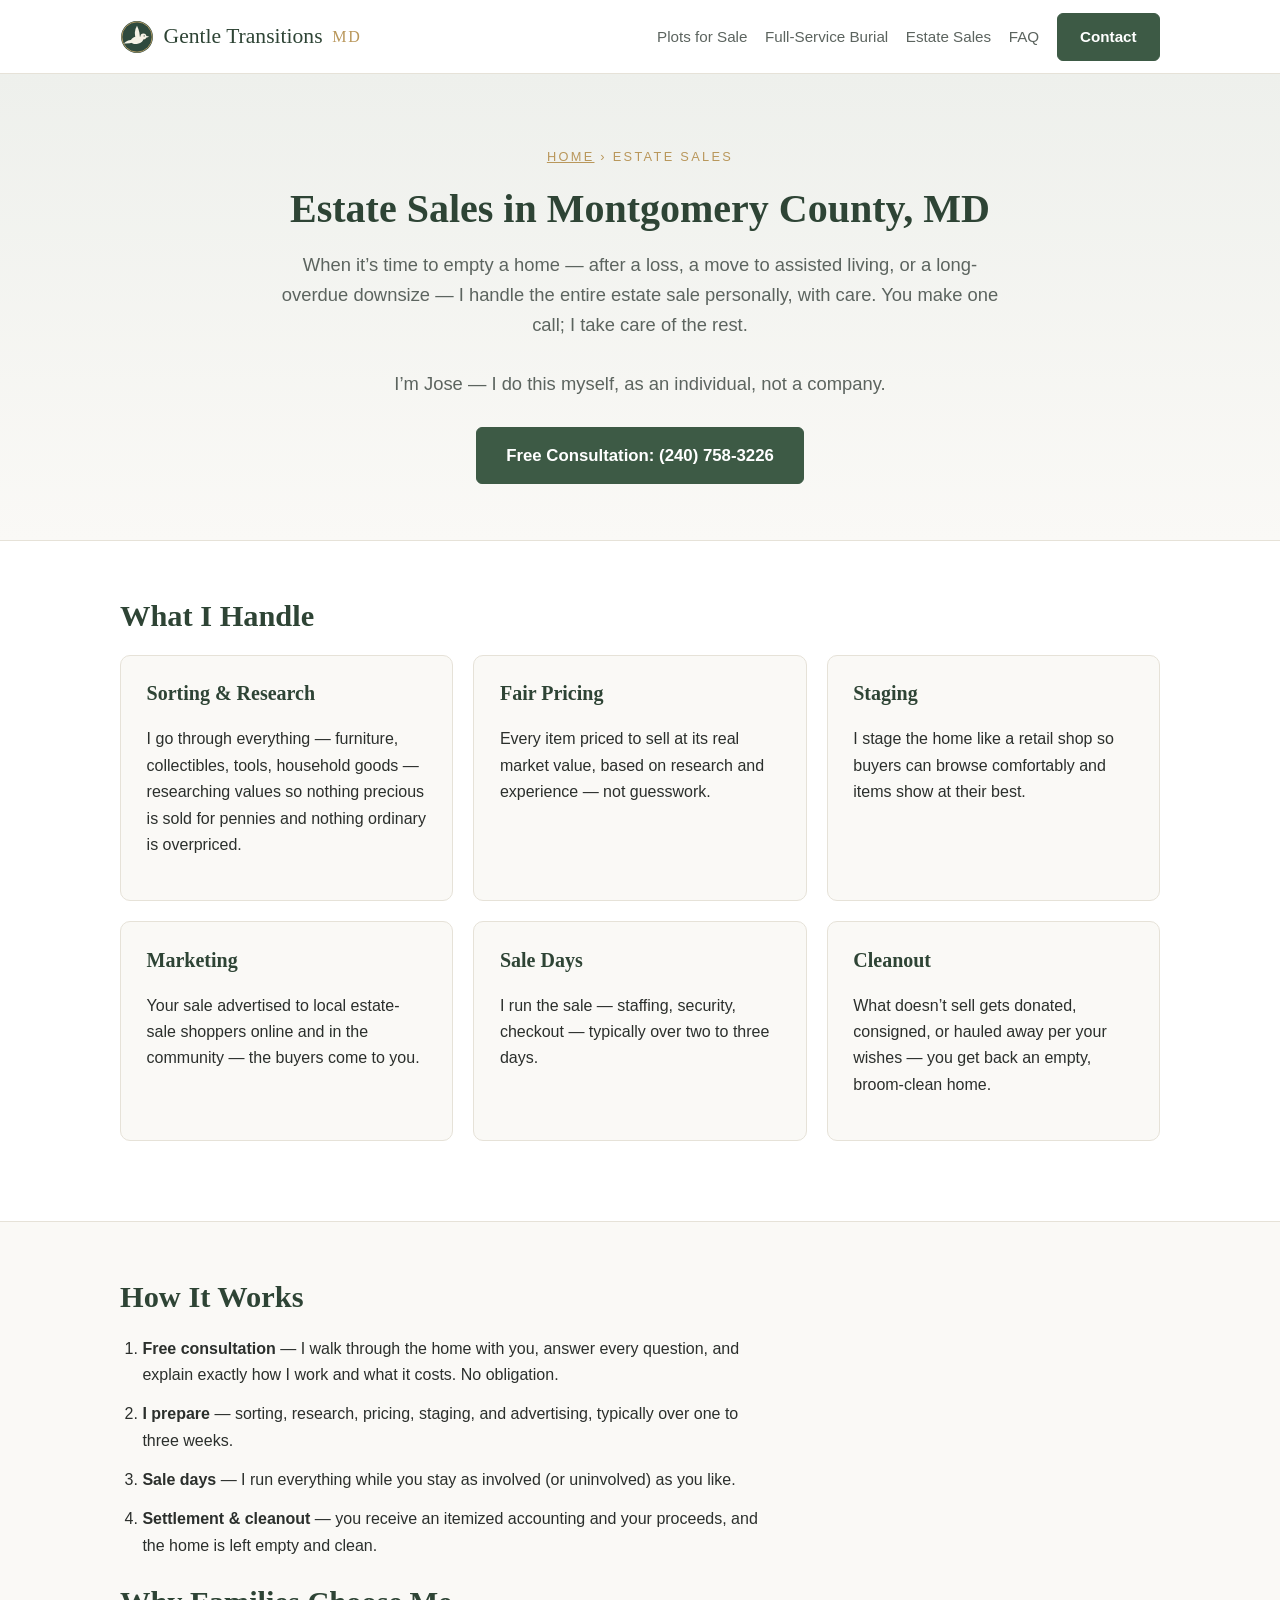
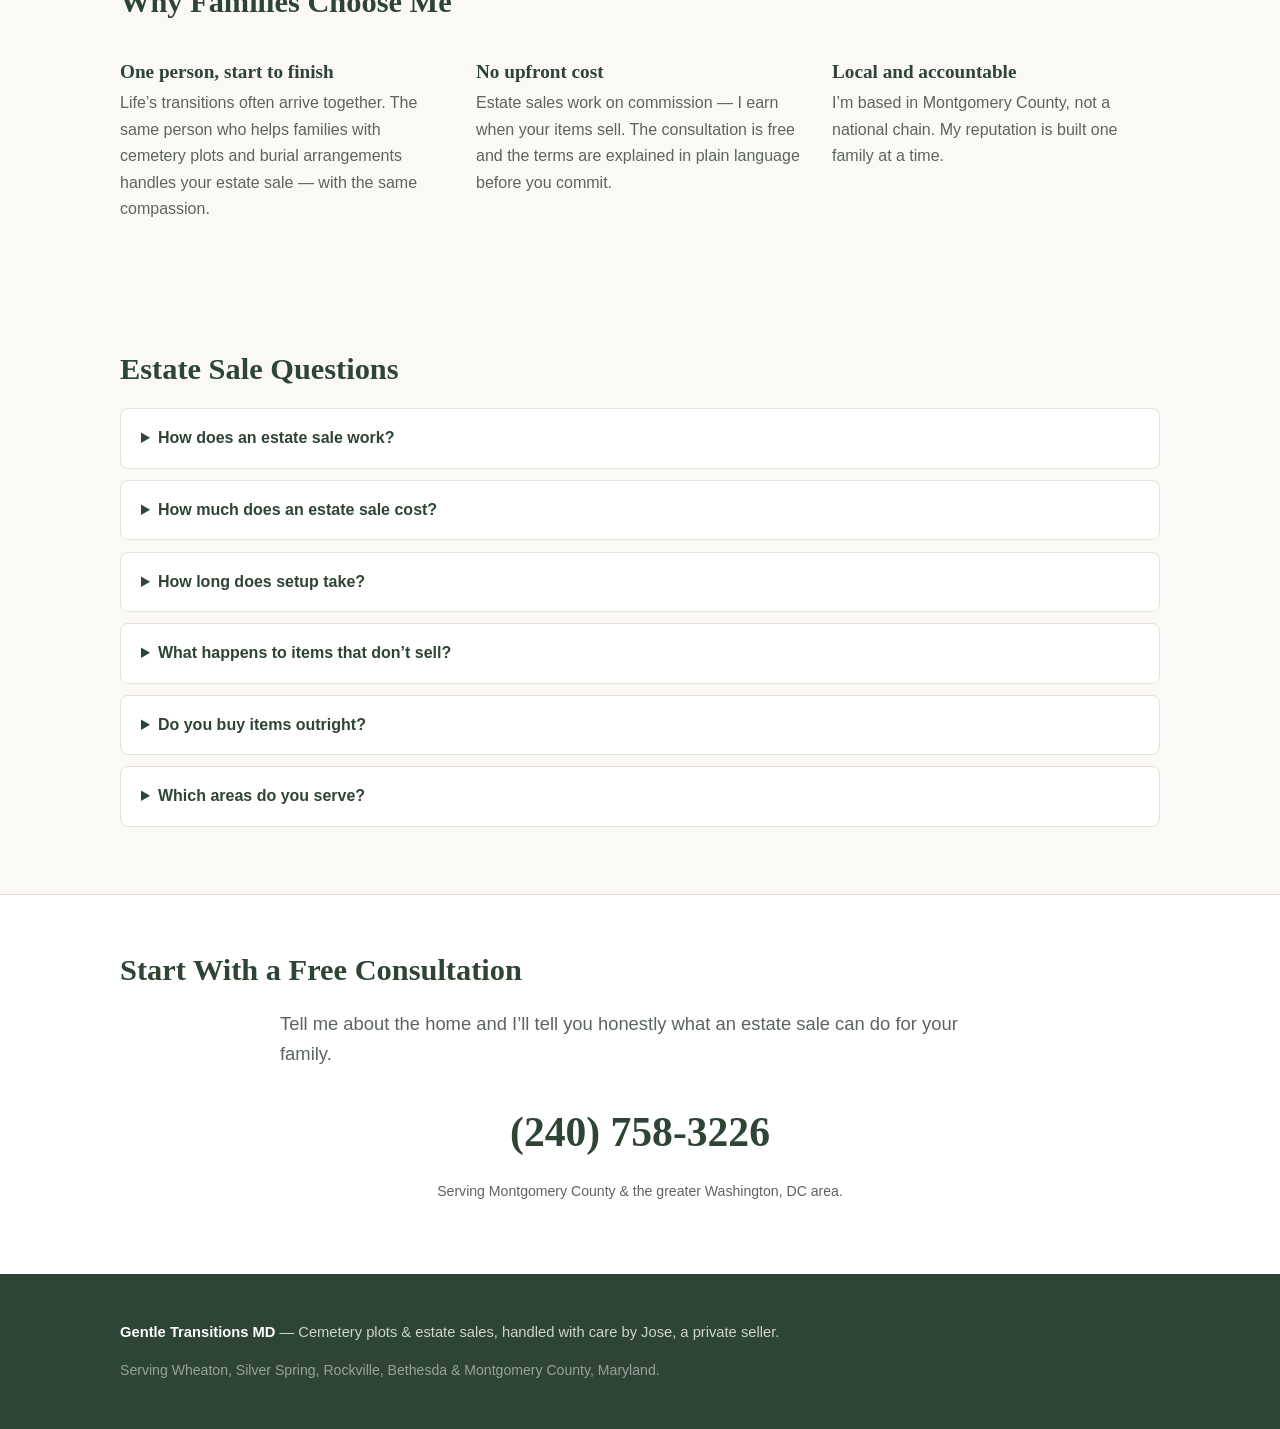
==== commit deb36068: "Add estate-sales.html" ====
--- a/estate-sales.html
+++ b/estate-sales.html
@@ -4,7 +4,7 @@
 <meta charset="UTF-8">
 <meta name="viewport" content="width=device-width, initial-scale=1.0">
 <title>Estate Sales in Montgomery County, MD | Gentle Transitions MD</title>
-<meta name="description" content="Compassionate estate sales in Montgomery County, MD, handled personally by Jose Alvarado — from a single home cleanout to a full multi-day sale. Free consultation: (240) 758-3226.">
+<meta name="description" content="Compassionate estate sales in Montgomery County, MD, handled personally by Jose — from a single home cleanout to a full multi-day sale. Free consultation: (240) 758-3226.">
 <link rel="canonical" href="https://gentletransitionsmd.com/estate-sales.html">
 <meta property="og:title" content="Estate Sales in Montgomery County, MD | Gentle Transitions MD">
 <meta property="og:description" content="Estate sales, handled personally — sorting, pricing, staging, marketing, sale days, and cleanout. I handle it all.">
@@ -26,7 +26,7 @@
   "@context": "https://schema.org",
   "@type": "Service",
   "name": "Estate Sale Services — Montgomery County, MD",
-  "provider": {"@type": "Person", "name": "Jose Alvarado", "telephone": "+12407583226", "areaServed": "Montgomery County, Maryland"},
+  "provider": {"@type": "Person", "name": "Jose", "telephone": "+12407583226", "areaServed": "Montgomery County, Maryland"},
   "areaServed": "Montgomery County, Maryland",
   "description": "Estate sales handled personally: consultation, sorting, pricing, staging, marketing, multi-day sales, and cleanout."
 }
@@ -72,7 +72,7 @@
     <p class="kicker"><a href="/">Home</a> &rsaquo; Estate Sales</p>
     <h1>Estate Sales in Montgomery County, MD</h1>
     <p class="lede">When it&rsquo;s time to empty a home &mdash; after a loss, a move to assisted living, or a long-overdue downsize &mdash; I handle the entire estate sale personally, with care. You make one call; I take care of the rest.</p>
-    <p class="lede">I&rsquo;m Jose Alvarado &mdash; I do this myself, as an individual, not a company.</p>
+    <p class="lede">I&rsquo;m Jose &mdash; I do this myself, as an individual, not a company.</p>
     <div class="hero-cta">
       <a class="btn btn-large" href="tel:+12407583226">Free Consultation: (240) 758-3226</a>
     </div>
@@ -182,7 +182,7 @@
 
 <footer>
   <div class="wrap">
-    <p><strong>Gentle Transitions MD</strong> &mdash; Cemetery plots &amp; estate sales, handled with care by Jose Alvarado, a private seller.</p>
+    <p><strong>Gentle Transitions MD</strong> &mdash; Cemetery plots &amp; estate sales, handled with care by Jose, a private seller.</p>
     <p class="fine">Serving Wheaton, Silver Spring, Rockville, Bethesda &amp; Montgomery County, Maryland.</p>
   </div>
 </footer>
